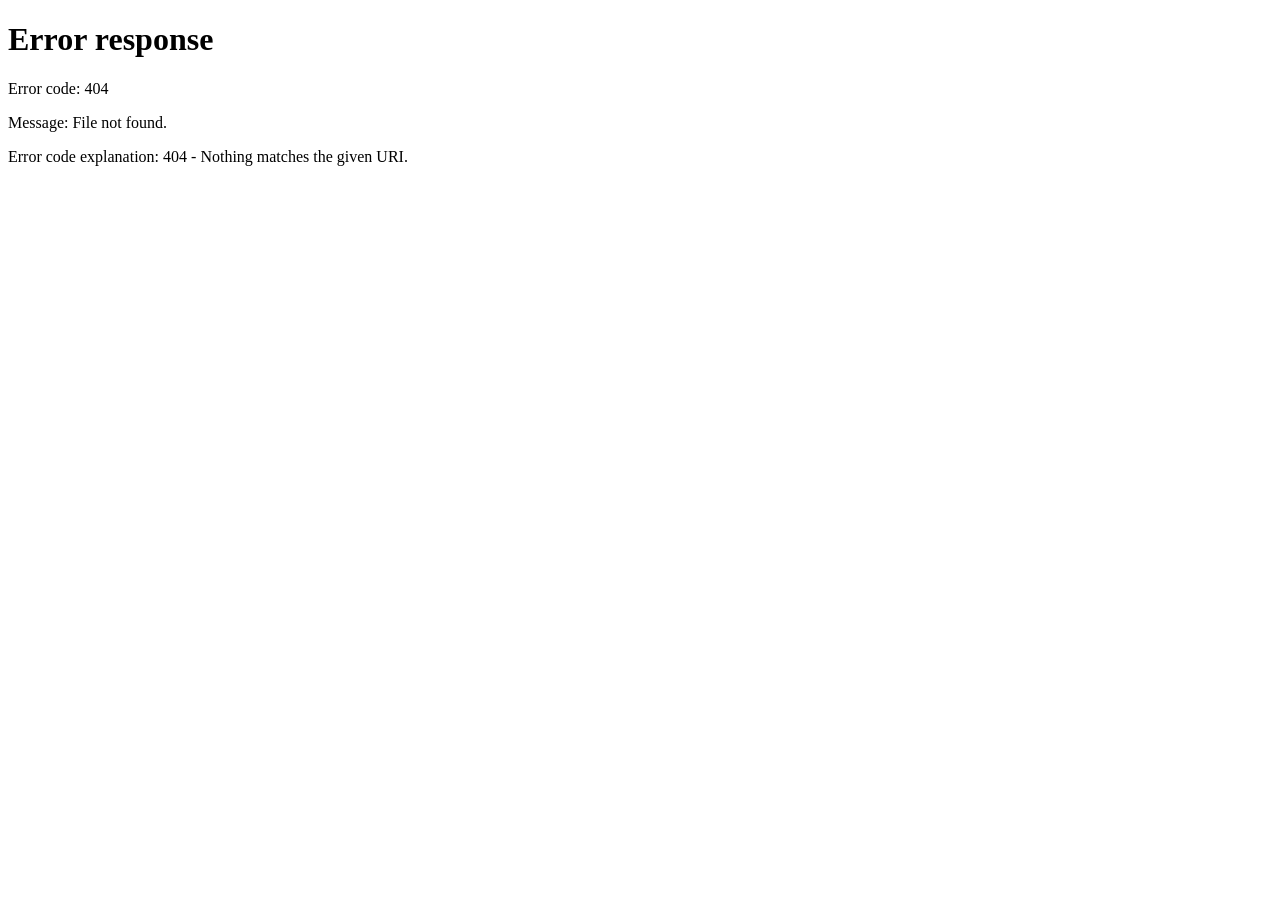
==== index.html @ 43fcf80e "fix: Add index.html to root for GitHub Pages" ====
<!DOCTYPE html>
<html lang="pt-BR">
<head>
    <meta charset="UTF-8">
    <meta name="viewport" content="width=device-width, initial-scale=1.0">
    <title>Redirecionando...</title>
    <script>
        window.location.href = '/Erinaldo/Gestão%20de%20Projetos/';
    </script>
</head>
<body>
    <p>Redirecionando para o projeto...</p>
</body>
</html>
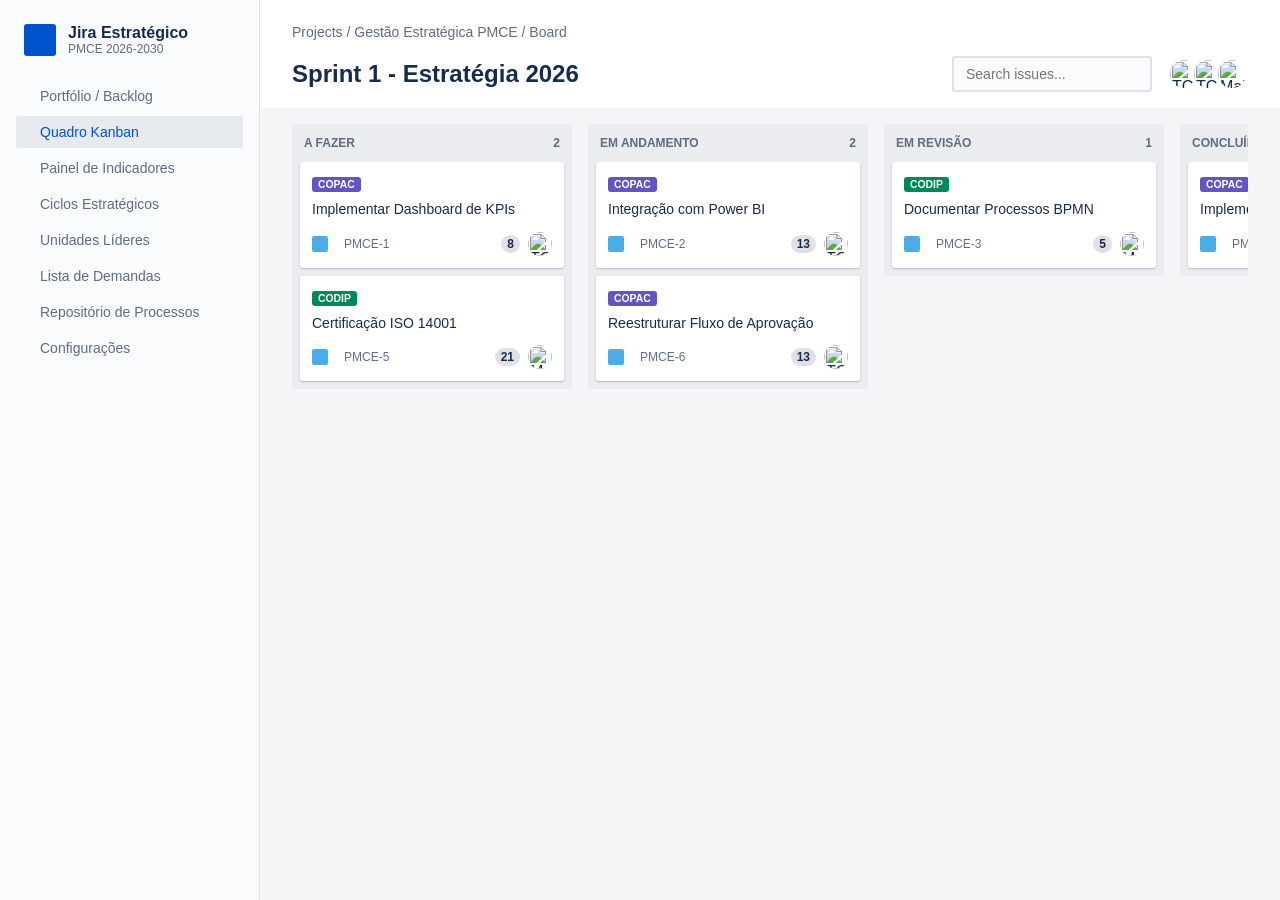
==== commit ff6d4304: "fix: Move project to root index.html for GitHub Pages" ====
--- a/index.html
+++ b/index.html
@@ -3,12 +3,41 @@
 <head>
     <meta charset="UTF-8">
     <meta name="viewport" content="width=device-width, initial-scale=1.0">
-    <title>Redirecionando...</title>
-    <script>
-        window.location.href = '/Erinaldo/Gestão%20de%20Projetos/';
-    </script>
+    <title>Acompanhamento Estratégico 2026-2030</title>
+    
+    <!-- SEO and Meta Tags -->
+    <meta name="description" content="Sistema Relacional de Acompanhamento de Projetos e Processos para o Planejamento Estratégico 2026-2030.">
+    
+    <!-- Google Fonts: Outfit (modern, geometric) and Inter (highly legible for data) -->
+    <link rel="preconnect" href="https://fonts.googleapis.com">
+    <link rel="preconnect" href="https://fonts.gstatic.com" crossorigin>
+    <link href="https://fonts.googleapis.com/css2?family=Inter:wght@300;400;500;600&family=Outfit:wght@400;500;600;700&display=swap" rel="stylesheet">
+    
+    <!-- Phosphor Icons (modern, clean icons) -->
+    <script src="https://unpkg.com/@phosphor-icons/web"></script>
+    
+    <!-- Custom CSS -->
+    <link rel="stylesheet" href="Gestão de Projetos/css/styles.css">
 </head>
 <body>
-    <p>Redirecionando para o projeto...</p>
+    <div id="app" class="app-container">
+        <!-- Sidebar injected via JS -->
+        <aside id="sidebar" class="sidebar"></aside>
+
+        <!-- Main Content Area -->
+        <main class="main-content">
+            <!-- Header injected via JS -->
+            <header id="topbar"></header>
+
+            <div id="view-container" class="view-container">
+                <!-- Dynamic Content Injected Here -->
+            </div>
+        </main>
+    </div>
+
+    <!-- Main JavaScript App -->
+    <script src="Gestão de Projetos/js/data/seed.js"></script>
+    <script src="Gestão de Projetos/js/store.js"></script>
+    <script src="Gestão de Projetos/js/app.js"></script>
 </body>
 </html>
--- a/Gestão de Projetos/css/styles.css
+++ b/Gestão de Projetos/css/styles.css
@@ -0,0 +1,365 @@
+:root {
+    /* Jira Light Theme Colors */
+    --bg-app: #FFFFFF;
+    --bg-sidebar: #FAFBFC;
+    --bg-board: #F4F5F7;
+    --bg-column: #EBECF0;
+    --bg-card: #FFFFFF;
+    --bg-card-hover: #F4F5F7;
+    
+    /* Text */
+    --text-primary: #172B4D;
+    --text-secondary: #5E6C84;
+    --text-muted: #8993A4;
+    
+    /* Branding / Accents */
+    --jira-blue: #0052CC;
+    --jira-blue-hover: #0047B3;
+    --border-color: #DFE1E6;
+    
+    /* Label Colors */
+    --label-bg-1: #FFAB00; /* Laranja */
+    --label-bg-2: #0052CC; /* Azul */
+    --label-bg-3: #00875A; /* Verde */
+    --label-bg-4: #6554C0; /* Roxo */
+    --label-bg-5: #FF5630; /* Vermelho */
+    
+    /* Shadows */
+    --shadow-card: 0 1px 2px rgba(9, 30, 66, 0.25);
+    --shadow-card-hover: 0 4px 8px rgba(9, 30, 66, 0.25);
+    
+    /* Typography */
+    --font-family: 'Inter', -apple-system, BlinkMacSystemFont, "Segoe UI", Roboto, Helvetica, Arial, sans-serif;
+}
+
+* {
+    margin: 0;
+    padding: 0;
+    box-sizing: border-box;
+}
+
+body {
+    font-family: var(--font-family);
+    background-color: var(--bg-board);
+    color: var(--text-primary);
+    -webkit-font-smoothing: antialiased;
+    margin: 0;
+}
+
+/* Wrapper Principal */
+.app-container {
+    display: flex;
+    flex-direction: row;
+    height: 100vh;
+    overflow: hidden;
+    width: 100vw;
+}
+
+/* Sidebar */
+.sidebar {
+    width: 260px;
+    background-color: var(--bg-sidebar);
+    border-right: 1px solid var(--border-color);
+    display: flex;
+    flex-direction: column;
+    padding: 24px 16px;
+    flex-shrink: 0;
+    height: 100%;
+}
+
+.brand {
+    display: flex;
+    align-items: center;
+    gap: 12px;
+    margin-bottom: 24px;
+    padding: 0 8px;
+}
+
+.brand-icon {
+    width: 32px;
+    height: 32px;
+    background-color: var(--jira-blue);
+    border-radius: 3px;
+    display: flex;
+    align-items: center;
+    justify-content: center;
+    color: white;
+    font-size: 16px;
+}
+
+.brand-title {
+    font-size: 1rem;
+    font-weight: 600;
+}
+
+.nav-menu {
+    display: flex;
+    flex-direction: column;
+    gap: 4px;
+}
+
+.nav-item {
+    display: flex;
+    align-items: center;
+    gap: 12px;
+    padding: 8px 12px;
+    border-radius: 3px;
+    color: var(--text-secondary);
+    text-decoration: none;
+    font-size: 0.875rem;
+    font-weight: 500;
+    cursor: pointer;
+}
+
+.nav-item:hover {
+    background-color: rgba(9, 30, 66, 0.04);
+    color: var(--text-primary);
+}
+
+.nav-item.active {
+    background-color: rgba(9, 30, 66, 0.08);
+    color: var(--jira-blue);
+}
+
+.nav-item.active i {
+    color: var(--jira-blue);
+}
+
+/* Main Content Area */
+.main-content {
+    flex-grow: 1;
+    flex-basis: 0;
+    min-width: 0;
+    overflow-y: auto;
+    overflow-x: hidden;
+    display: flex;
+    flex-direction: column;
+    background-color: var(--bg-board);
+}
+
+/* Header */
+header {
+    background-color: var(--bg-app);
+    padding: 24px 32px 16px 32px;
+    display: flex;
+    flex-direction: column;
+    gap: 16px;
+}
+
+.breadcrumb {
+    font-size: 0.875rem;
+    color: var(--text-secondary);
+}
+
+.header-top {
+    display: flex;
+    justify-content: space-between;
+    align-items: center;
+}
+
+.board-title {
+    font-size: 1.5rem;
+    font-weight: 600;
+}
+
+.quick-filters {
+    display: flex;
+    align-items: center;
+    gap: 16px;
+}
+
+.search-input {
+    padding: 8px 12px;
+    border: 2px solid var(--border-color);
+    border-radius: 3px;
+    font-size: 0.875rem;
+    width: 200px;
+    background-color: var(--bg-sidebar);
+    color: var(--text-primary);
+}
+
+.search-input:focus {
+    outline: none;
+    border-color: var(--jira-blue);
+    background-color: white;
+}
+
+.filter-avatars {
+    display: flex;
+    align-items: center;
+}
+
+.filter-avatar {
+    width: 32px;
+    height: 32px;
+    border-radius: 50%;
+    border: 2px solid white;
+    margin-left: -8px;
+    cursor: pointer;
+}
+.filter-avatar:first-child { margin-left: 0; }
+.filter-avatar:hover { transform: translateY(-2px); }
+
+/* View Container (Board) */
+.view-container {
+    flex: 1;
+    padding: 0 32px 32px 32px;
+    overflow-x: auto;
+    overflow-y: hidden;
+    background-color: var(--bg-board);
+}
+
+.kanban-board {
+    display: flex;
+    gap: 16px;
+    height: 100%;
+    padding-top: 16px;
+    overflow-x: auto;
+    align-items: flex-start;
+}
+
+.kanban-column {
+    background-color: var(--bg-column);
+    border-radius: 3px;
+    width: 280px;
+    min-width: 280px;
+    display: flex;
+    flex-direction: column;
+    max-height: 100%;
+}
+
+.kanban-header {
+    padding: 12px;
+    font-size: 0.75rem;
+    font-weight: 600;
+    color: var(--text-secondary);
+    text-transform: uppercase;
+    display: flex;
+    justify-content: space-between;
+    align-items: center;
+}
+
+.kanban-cards {
+    padding: 0 8px 8px 8px;
+    flex: 1;
+    overflow-y: auto;
+    display: flex;
+    flex-direction: column;
+    gap: 8px;
+}
+
+/* Kanban Card (Issue) */
+.kanban-card {
+    background-color: var(--bg-card);
+    border-radius: 3px;
+    box-shadow: var(--shadow-card);
+    padding: 12px;
+    cursor: grab;
+    transition: background-color 0.2s, box-shadow 0.2s;
+    position: relative;
+}
+
+.kanban-card:hover {
+    background-color: var(--bg-card-hover);
+}
+
+.kanban-card:active {
+    cursor: grabbing;
+    box-shadow: var(--shadow-card-hover);
+    transform: rotate(2deg);
+}
+
+.card-summary {
+    font-size: 0.875rem;
+    color: var(--text-primary);
+    line-height: 1.4;
+    margin-bottom: 12px;
+}
+
+/* Dynamic Label Tags */
+.card-label {
+    display: inline-block;
+    padding: 2px 6px;
+    border-radius: 3px;
+    font-size: 0.65rem;
+    font-weight: 600;
+    color: white;
+    margin-bottom: 8px;
+}
+
+.card-footer {
+    display: flex;
+    justify-content: space-between;
+    align-items: center;
+}
+
+.card-meta-left {
+    display: flex;
+    align-items: center;
+    gap: 8px;
+}
+
+.issue-type-icon {
+    width: 16px;
+    height: 16px;
+    background-color: #4BADE8;
+    border-radius: 2px;
+    display: flex;
+    align-items: center;
+    justify-content: center;
+    color: white;
+    font-size: 10px;
+}
+
+/* Priority Icons */
+.priority-icon {
+    display: flex;
+    align-items: center;
+    font-size: 16px;
+}
+.prio-high { color: var(--accent-red); }
+.prio-medium { color: var(--label-bg-1); }
+.prio-low { color: var(--label-bg-3); }
+
+.issue-key {
+    font-size: 0.75rem;
+    color: var(--text-secondary);
+    font-weight: 500;
+}
+
+.card-meta-right {
+    display: flex;
+    align-items: center;
+    gap: 8px;
+}
+
+.story-points {
+    background-color: #DFE1E6;
+    color: var(--text-primary);
+    border-radius: 10px;
+    padding: 2px 6px;
+    font-size: 0.75rem;
+    font-weight: 600;
+}
+
+.assignee-avatar {
+    width: 24px;
+    height: 24px;
+    border-radius: 50%;
+}
+
+/* Scrollbars */
+::-webkit-scrollbar {
+    width: 8px;
+    height: 8px;
+}
+::-webkit-scrollbar-track {
+    background: transparent;
+}
+::-webkit-scrollbar-thumb {
+    background: rgba(9, 30, 66, 0.13);
+    border-radius: 4px;
+}
+::-webkit-scrollbar-thumb:hover {
+    background: rgba(9, 30, 66, 0.25);
+}
